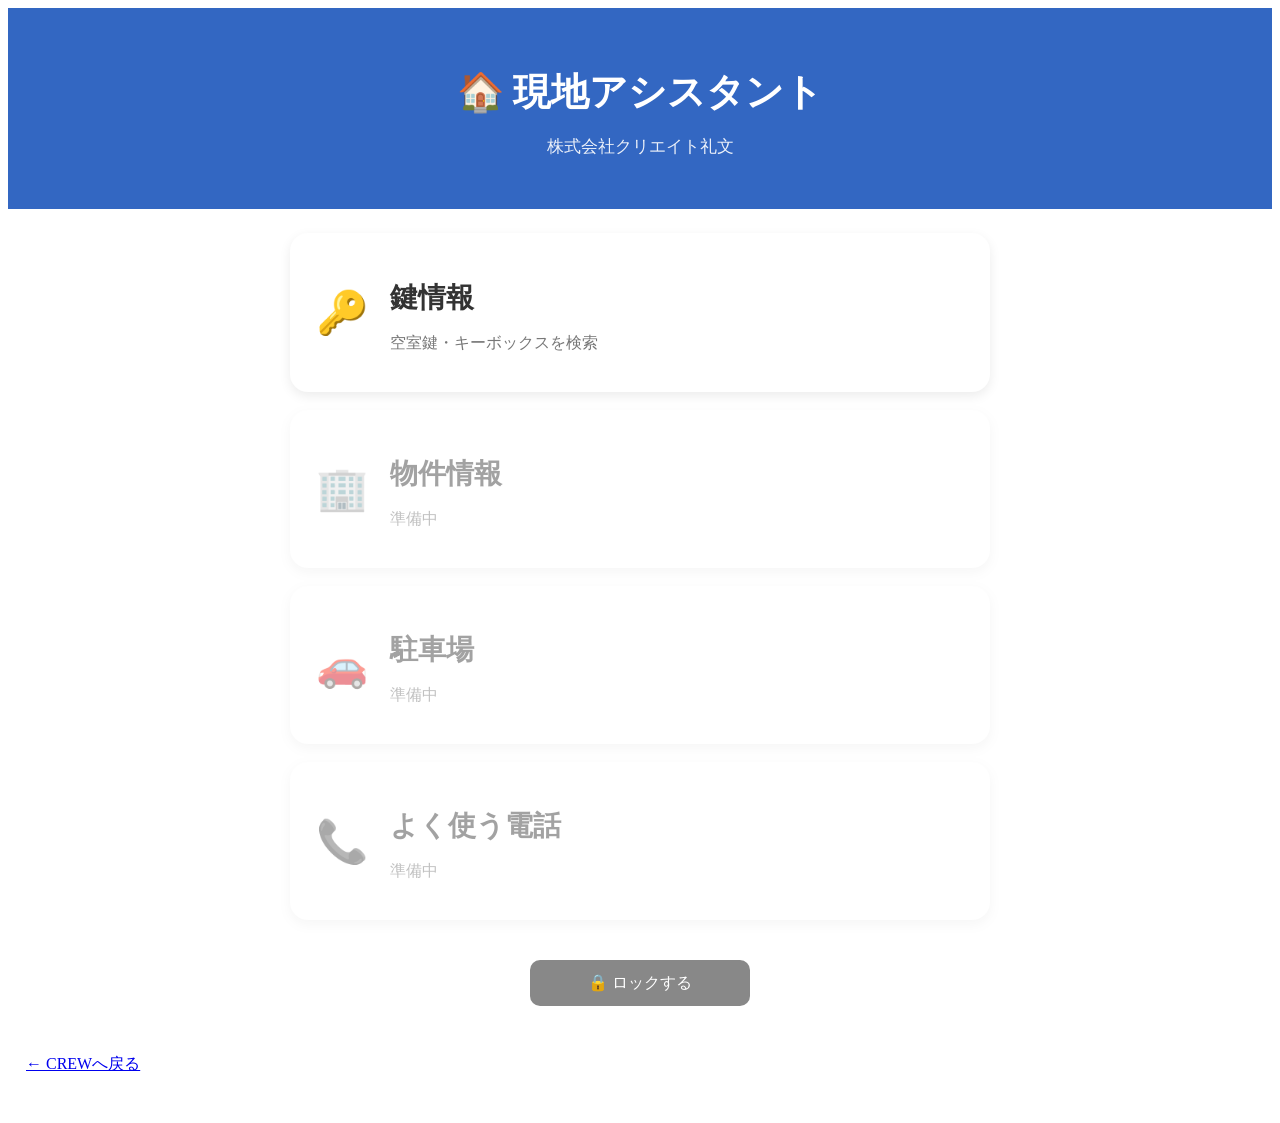
==== mobile/index.html @ 8d6912de "CREW 初期状態" ====
<!DOCTYPE html>
<html lang="ja">

<head>

    <meta charset="UTF-8">
    <meta name="viewport" content="width=device-width, initial-scale=1.0">

    <title>現地アシスタント</title>

    <link rel="stylesheet" href="css/mobile.css">

</head>

<body>

    <header class="header">

        <h1>🏠 現地アシスタント</h1>
        <p>株式会社クリエイト礼文</p>

    </header>

    <main class="container">

        <!-- 鍵情報 -->

        <a href="key.html" class="menu">

            <div class="icon">🔑</div>

            <div>

                <h2>鍵情報</h2>
                <p>空室鍵・キーボックスを検索</p>

            </div>

        </a>

        <!-- 物件情報 -->

        <div class="menu disabled">

            <div class="icon">🏢</div>

            <div>

                <h2>物件情報</h2>
                <p>準備中</p>

            </div>

        </div>

        <!-- 駐車場 -->

        <div class="menu disabled">

            <div class="icon">🚗</div>

            <div>

                <h2>駐車場</h2>
                <p>準備中</p>

            </div>

        </div>

        <!-- よく使う電話 -->

        <div class="menu disabled">

            <div class="icon">📞</div>

            <div>

                <h2>よく使う電話</h2>
                <p>準備中</p>

            </div>

        </div>
<div class="logoutArea">

    <button id="logoutButton">
        🔒 ロックする
    </button>

</div>
    </main>

    <div class="footerNav">

        <a href="../index.html" class="backButton">
            ← CREWへ戻る
        </a>

    </div>

</body>

</html>
---- mobile/css/mobile.css ----
/* ========= トップページ ========= */

.header{

    background:#3367c2;
    color:#fff;
    text-align:center;
    padding:34px 20px;

}

.header h1{

    font-size:38px;
    margin-bottom:10px;

}

.header p{

    opacity:.9;
    font-size:17px;

}

.container{

    max-width:700px;
    margin:24px auto;
    padding:0 16px;

}

.menu{

    display:flex;
    align-items:center;
    gap:18px;

    background:#fff;

    text-decoration:none;
    color:#333;

    border-radius:18px;

    padding:22px;

    margin-bottom:18px;

    box-shadow:0 4px 12px rgba(0,0,0,.08);

    transition:.2s;

}

.menu:hover{

    transform:translateY(-2px);

}

.icon{

    font-size:42px;
    width:60px;
    text-align:center;

}

.menu h2{

    font-size:28px;
    margin-bottom:6px;

}

.menu p{

    color:#777;

}

.disabled{

    opacity:.45;
    pointer-events:none;

}
.footerNav{

    padding:24px 18px 40px;

}
.logoutArea{

    margin-top:40px;
    text-align:center;

}

#logoutButton{

    width:220px;
    height:46px;

    background:#888;

    color:#fff;

    border:none;
    border-radius:10px;

    font-size:16px;

}

#logoutButton:hover{

    background:#666;

}
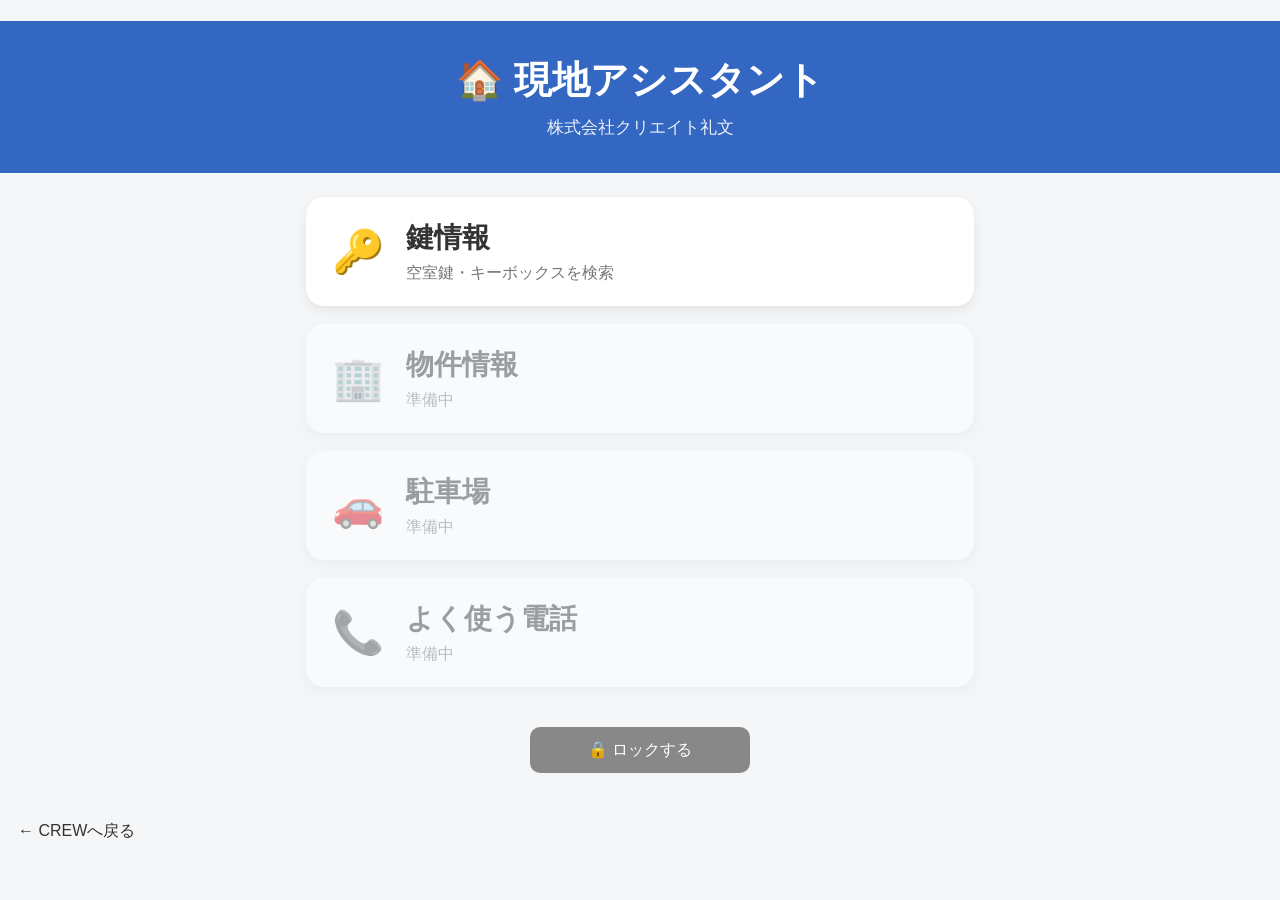
==== commit c263a683: "フォント調整" ====
--- a/mobile/index.html
+++ b/mobile/index.html
@@ -7,7 +7,7 @@
     <meta name="viewport" content="width=device-width, initial-scale=1.0">
 
     <title>現地アシスタント</title>
-
+　　<link rel="stylesheet" href="css/common.css">
     <link rel="stylesheet" href="css/mobile.css">
 
 </head>
--- a/mobile/css/common.css
+++ b/mobile/css/common.css
@@ -0,0 +1,32 @@
+*{
+    margin:0;
+    padding:0;
+    box-sizing:border-box;
+}
+
+body{
+    font-family:"Yu Gothic UI","Yu Gothic",sans-serif;
+    background:#f4f6f8;
+    color:#333;
+}
+
+a{
+    text-decoration:none;
+    color:inherit;
+}
+
+button{
+    cursor:pointer;
+    font-family:inherit;
+}
+
+.loading{
+    text-align:center;
+    color:#666;
+    font-size:18px;
+}
+.footerNav{
+
+    padding:24px 18px 40px;
+
+}
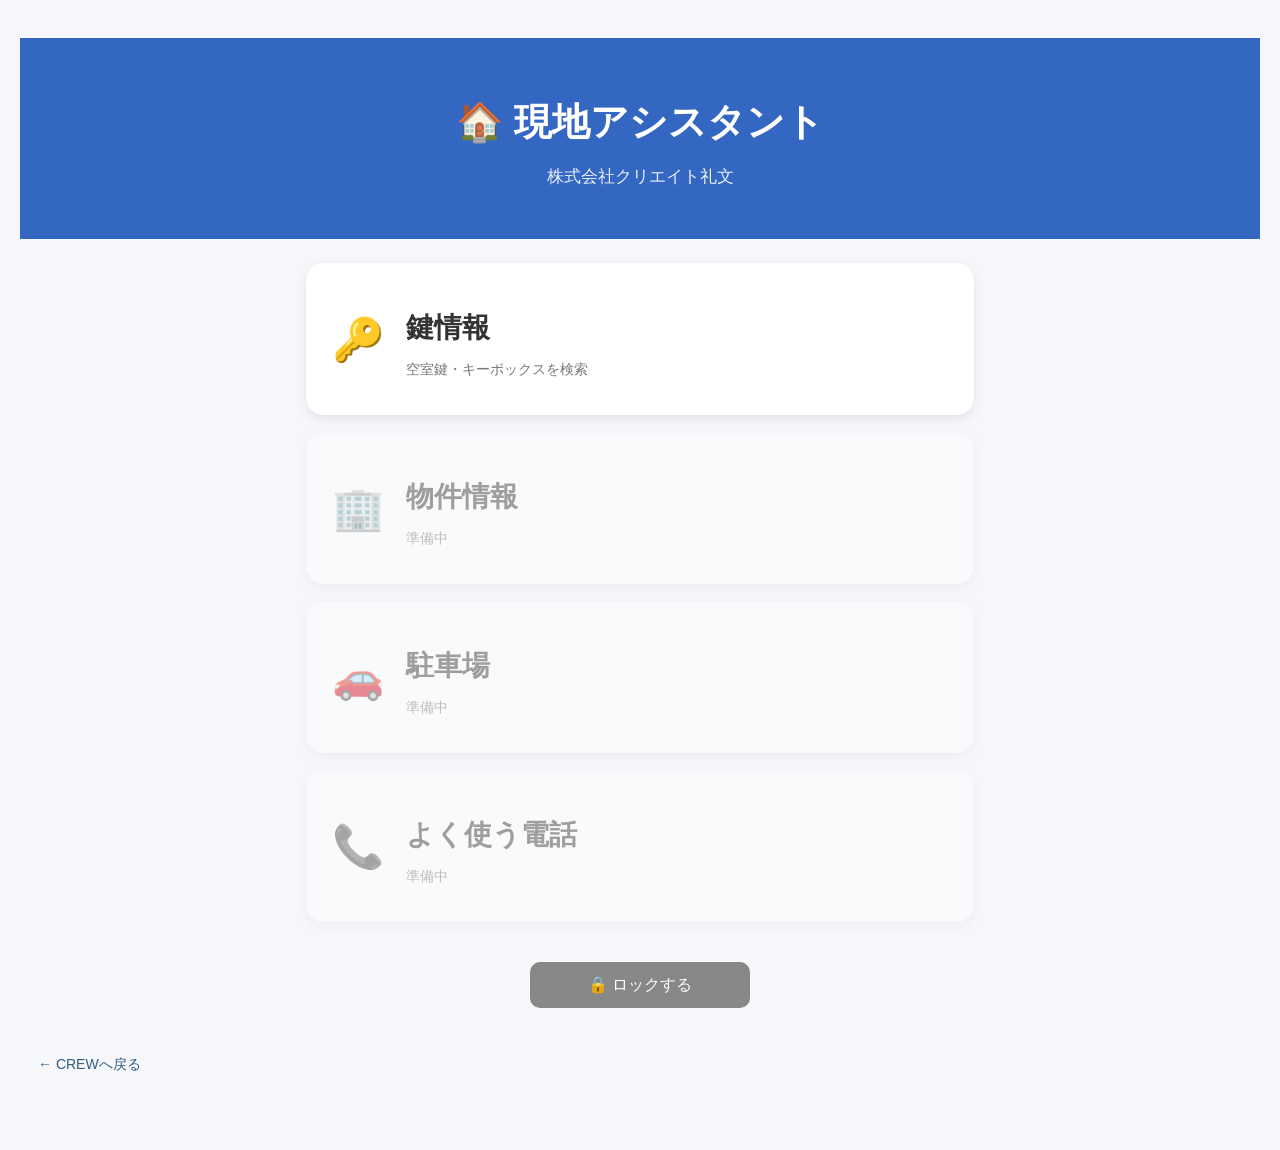
==== commit 02b4e613: "CSS読み込み先調整" ====
--- a/mobile/index.html
+++ b/mobile/index.html
@@ -7,7 +7,7 @@
     <meta name="viewport" content="width=device-width, initial-scale=1.0">
 
     <title>現地アシスタント</title>
-　　<link rel="stylesheet" href="css/common.css">
+　　<link rel="stylesheet" href="../css/common.css">
     <link rel="stylesheet" href="css/mobile.css">
 
 </head>
--- a/css/common.css
+++ b/css/common.css
@@ -0,0 +1,241 @@
+/* CREW 共通UI */
+
+* {
+    box-sizing: border-box;
+}
+
+body {
+    margin: 0;
+    padding: 20px;
+    background: #F5F7FA;
+    color: #333;
+    font-family:
+        "Segoe UI",
+        "Meiryo",
+        sans-serif;
+    font-size: 14px;
+}
+
+
+/* ページ全体 */
+
+.pageContainer {
+
+    width: 1100px;
+    max-width: 95vw;
+    margin: 0 auto;
+
+}
+
+
+/* 戻るボタン */
+
+.backButton {
+
+    display: inline-block;
+    margin-bottom: 16px;
+
+    color: #355C7D;
+    text-decoration: none;
+
+}
+
+
+/* ページタイトル */
+
+.pageHeader {
+
+    margin-bottom: 20px;
+
+}
+
+
+.pageHeader h1 {
+
+    margin: 0;
+
+    font-size: 24px;
+    font-weight: bold;
+
+}
+
+
+/* 検索エリア */
+
+.toolbar {
+
+    display: flex;
+    align-items: flex-end;
+    gap: 12px;
+
+    background: #fff;
+
+    padding: 16px;
+
+    border-radius: 6px;
+
+    margin-bottom: 12px;
+
+}
+
+
+.searchItem {
+
+    display: flex;
+    flex-direction: column;
+    gap: 6px;
+
+}
+
+
+.searchItem label {
+
+    font-weight: bold;
+
+}
+
+
+/* 入力 */
+
+.input {
+
+    width: 420px;
+    height: 40px;
+
+    padding: 0 12px;
+
+    border: 1px solid #D9DEE5;
+    border-radius: 6px;
+
+    font-size: 14px;
+
+}
+
+
+.select {
+
+    width: 180px;
+    height: 40px;
+
+    padding: 0 8px;
+
+    border: 1px solid #D9DEE5;
+    border-radius: 6px;
+
+    background: #fff;
+
+    font-size: 14px;
+
+}
+
+
+/* 件数 */
+
+.resultCount {
+
+    margin-left: auto;
+
+    padding-bottom: 10px;
+
+    white-space: nowrap;
+
+    font-weight: bold;
+
+}
+
+
+/* テーブル */
+
+.tableContainer {
+
+    background: #fff;
+
+    border-radius: 6px;
+
+    overflow: auto;
+
+}
+
+
+.dataTable {
+
+    width: 100%;
+
+    border-collapse: collapse;
+
+    font-size: 14px;
+
+}
+
+
+.dataTable th {
+
+    position: sticky;
+    top: 0;
+
+    background: #355C7D;
+
+    color: #fff;
+
+    height: 40px;
+
+    text-align: left;
+
+    padding: 0 12px;
+
+}
+
+
+.dataTable td {
+
+    height: 40px;
+
+    padding: 0 12px;
+
+    border-bottom: 1px solid #E5E8EC;
+
+}
+
+
+.dataTable tbody tr:nth-child(even) {
+
+    background: #F8FAFC;
+
+}
+
+
+.dataTable tbody tr:hover {
+
+    background: #EEF5FB;
+
+}
+.card {
+
+    background:#fff;
+    padding:24px;
+    border-radius:6px;
+
+}
+
+
+.btn {
+
+    height:40px;
+    padding:0 20px;
+
+    border:none;
+    border-radius:6px;
+
+    cursor:pointer;
+
+    font-size:14px;
+
+}
+
+
+.btnPrimary {
+
+    background:#355C7D;
+    color:#fff;
+
+}
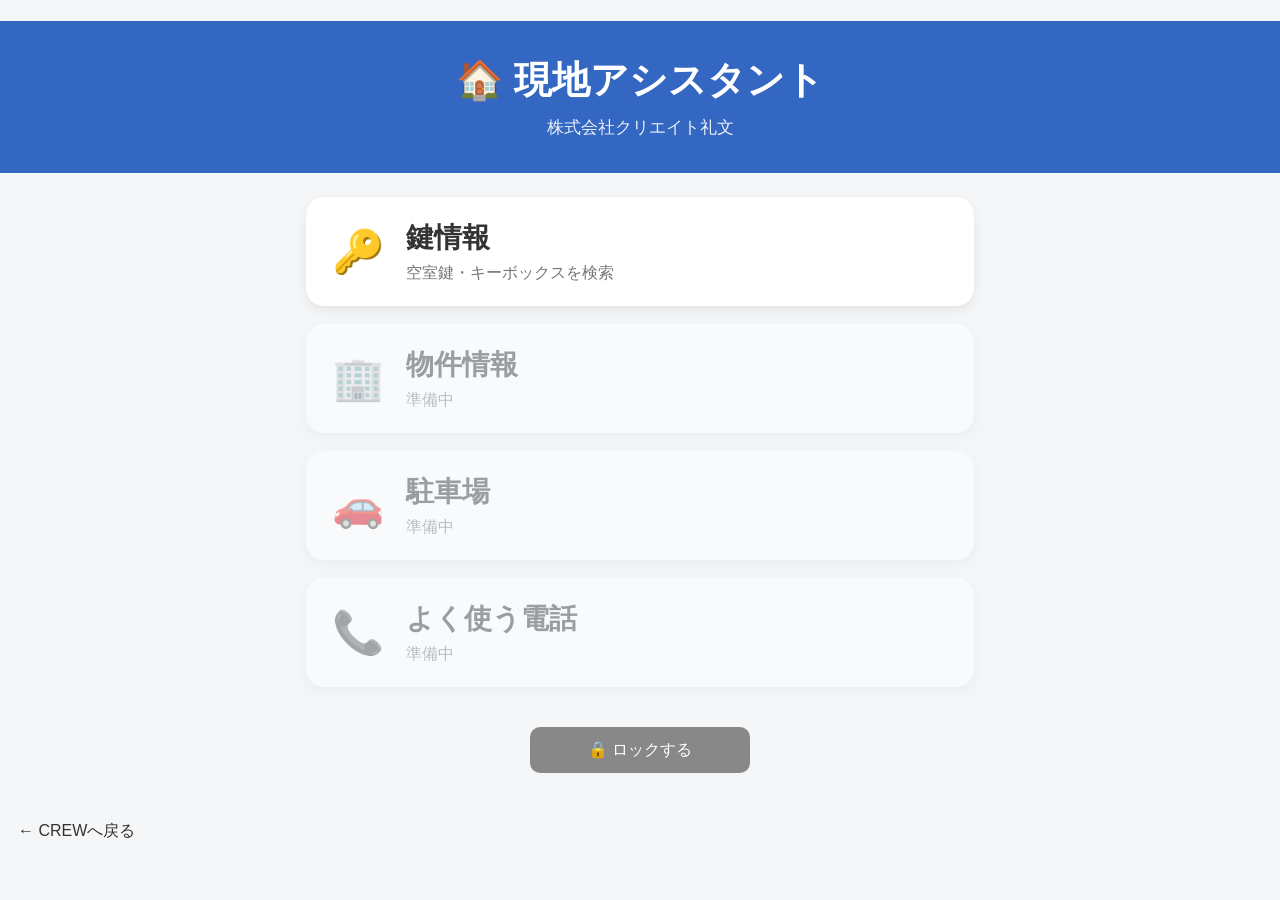
==== commit 798c991c: "コード修正" ====
--- a/mobile/index.html
+++ b/mobile/index.html
@@ -7,7 +7,7 @@
     <meta name="viewport" content="width=device-width, initial-scale=1.0">
 
     <title>現地アシスタント</title>
-　　<link rel="stylesheet" href="../css/common.css">
+　　<link rel="stylesheet" href="css/common.css">
     <link rel="stylesheet" href="css/mobile.css">
 
 </head>
--- a/mobile/css/common.css
+++ b/mobile/css/common.css
@@ -0,0 +1,33 @@
+*{
+    margin:0;
+    padding:0;
+    box-sizing:border-box;
+}
+
+body{
+    font-family:"Noto Sans JP",
+        "Yu Gothic UI","Yu Gothic","Meiryo",sans-serif;
+    background:#f4f6f8;
+    color:#333;
+}
+
+a{
+    text-decoration:none;
+    color:inherit;
+}
+
+button{
+    cursor:pointer;
+    font-family:inherit;
+}
+
+.loading{
+    text-align:center;
+    color:#666;
+    font-size:18px;
+}
+.footerNav{
+
+    padding:24px 18px 40px;
+
+}
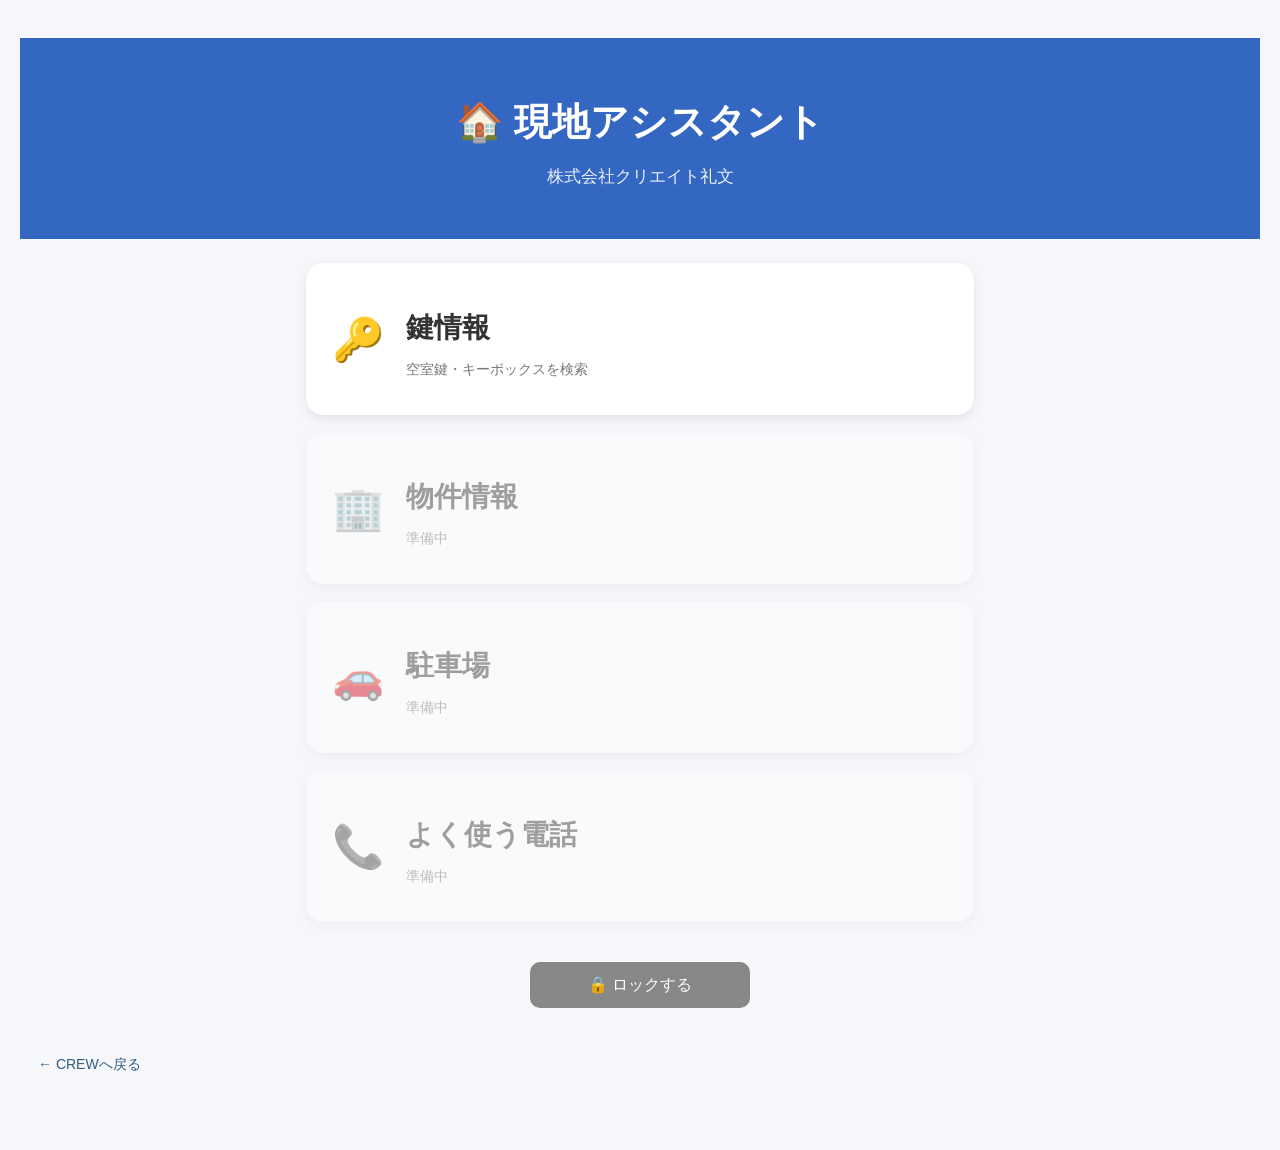
==== commit 999a46f0: "コード再修正" ====
--- a/mobile/index.html
+++ b/mobile/index.html
@@ -7,7 +7,7 @@
     <meta name="viewport" content="width=device-width, initial-scale=1.0">
 
     <title>現地アシスタント</title>
-　　<link rel="stylesheet" href="css/common.css">
+　　<link rel="stylesheet" href="../css/common.css">
     <link rel="stylesheet" href="css/mobile.css">
 
 </head>
--- a/css/common.css
+++ b/css/common.css
@@ -0,0 +1,241 @@
+/* CREW 共通UI */
+
+* {
+    box-sizing: border-box;
+}
+
+body {
+    margin: 0;
+    padding: 20px;
+    background: #F5F7FA;
+    color: #333;
+    font-family:
+        "Segoe UI",
+        "Meiryo",
+        sans-serif;
+    font-size: 14px;
+}
+
+
+/* ページ全体 */
+
+.pageContainer {
+
+    width: 1100px;
+    max-width: 95vw;
+    margin: 0 auto;
+
+}
+
+
+/* 戻るボタン */
+
+.backButton {
+
+    display: inline-block;
+    margin-bottom: 16px;
+
+    color: #355C7D;
+    text-decoration: none;
+
+}
+
+
+/* ページタイトル */
+
+.pageHeader {
+
+    margin-bottom: 20px;
+
+}
+
+
+.pageHeader h1 {
+
+    margin: 0;
+
+    font-size: 24px;
+    font-weight: bold;
+
+}
+
+
+/* 検索エリア */
+
+.toolbar {
+
+    display: flex;
+    align-items: flex-end;
+    gap: 12px;
+
+    background: #fff;
+
+    padding: 16px;
+
+    border-radius: 6px;
+
+    margin-bottom: 12px;
+
+}
+
+
+.searchItem {
+
+    display: flex;
+    flex-direction: column;
+    gap: 6px;
+
+}
+
+
+.searchItem label {
+
+    font-weight: bold;
+
+}
+
+
+/* 入力 */
+
+.input {
+
+    width: 420px;
+    height: 40px;
+
+    padding: 0 12px;
+
+    border: 1px solid #D9DEE5;
+    border-radius: 6px;
+
+    font-size: 14px;
+
+}
+
+
+.select {
+
+    width: 180px;
+    height: 40px;
+
+    padding: 0 8px;
+
+    border: 1px solid #D9DEE5;
+    border-radius: 6px;
+
+    background: #fff;
+
+    font-size: 14px;
+
+}
+
+
+/* 件数 */
+
+.resultCount {
+
+    margin-left: auto;
+
+    padding-bottom: 10px;
+
+    white-space: nowrap;
+
+    font-weight: bold;
+
+}
+
+
+/* テーブル */
+
+.tableContainer {
+
+    background: #fff;
+
+    border-radius: 6px;
+
+    overflow: auto;
+
+}
+
+
+.dataTable {
+
+    width: 100%;
+
+    border-collapse: collapse;
+
+    font-size: 14px;
+
+}
+
+
+.dataTable th {
+
+    position: sticky;
+    top: 0;
+
+    background: #355C7D;
+
+    color: #fff;
+
+    height: 40px;
+
+    text-align: left;
+
+    padding: 0 12px;
+
+}
+
+
+.dataTable td {
+
+    height: 40px;
+
+    padding: 0 12px;
+
+    border-bottom: 1px solid #E5E8EC;
+
+}
+
+
+.dataTable tbody tr:nth-child(even) {
+
+    background: #F8FAFC;
+
+}
+
+
+.dataTable tbody tr:hover {
+
+    background: #EEF5FB;
+
+}
+.card {
+
+    background:#fff;
+    padding:24px;
+    border-radius:6px;
+
+}
+
+
+.btn {
+
+    height:40px;
+    padding:0 20px;
+
+    border:none;
+    border-radius:6px;
+
+    cursor:pointer;
+
+    font-size:14px;
+
+}
+
+
+.btnPrimary {
+
+    background:#355C7D;
+    color:#fff;
+
+}
